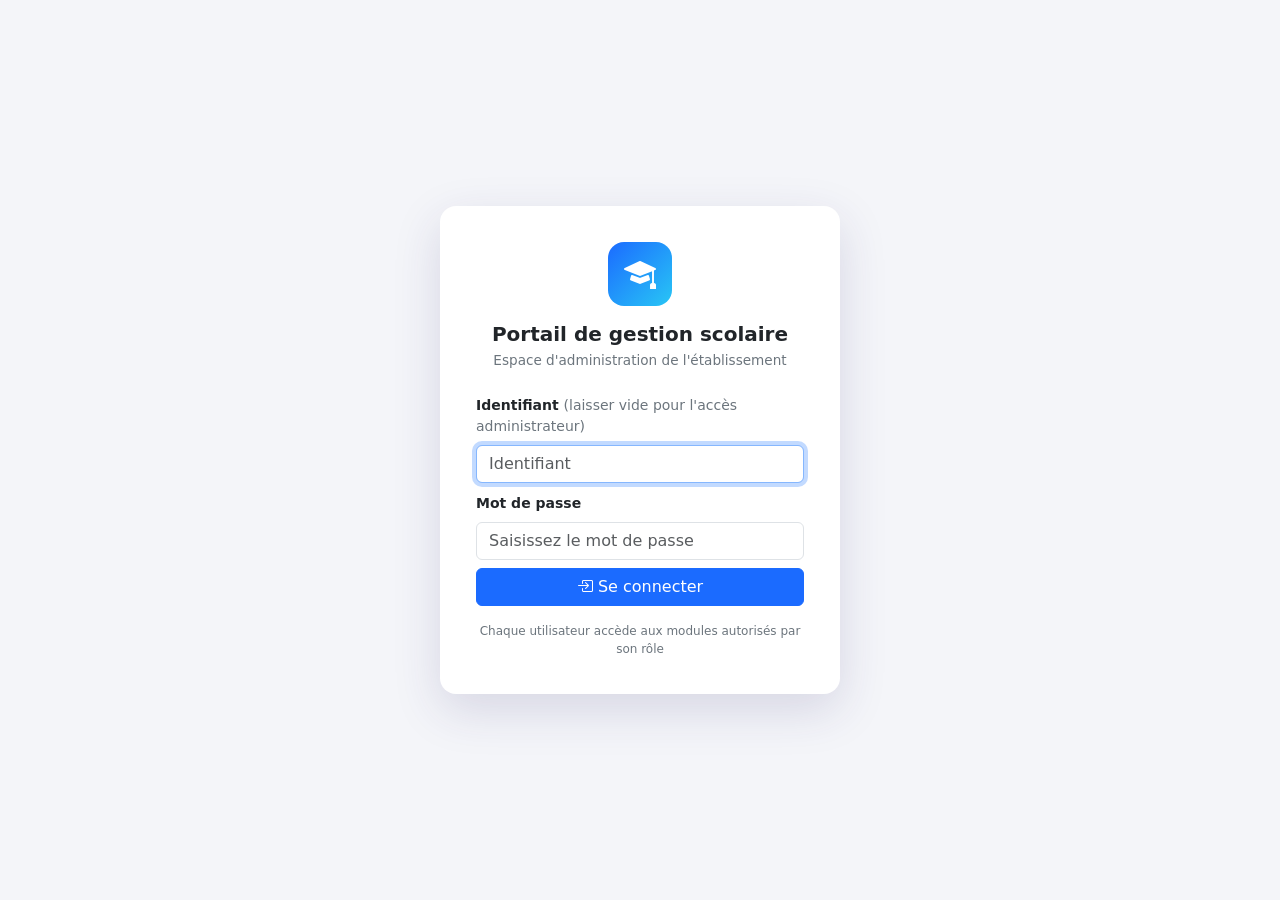
==== index.html @ 254127a8 "Mise à jour du projet" ====
<!DOCTYPE html>
<html lang="fr">
<head>
    <meta charset="UTF-8">
    <meta http-equiv="Cache-Control" content="no-cache, no-store, must-revalidate">
    <meta http-equiv="Pragma" content="no-cache">
    <meta http-equiv="Expires" content="0">
    <meta http-equiv="refresh" content="0; url=portail.html">
    <title>Portail de gestion scolaire</title>
    <script>location.replace('portail.html');</script>
    <style>
        body { font-family: Arial, Helvetica, sans-serif; background: #f1f5f9; color: #334155; display: flex; align-items: center; justify-content: center; height: 100vh; margin: 0; }
        a { color: #4338ca; }
    </style>
</head>
<body>
    <p>Ouverture du portail… Si rien ne se passe, <a href="portail.html">cliquez ici</a>.</p>
</body>
</html>
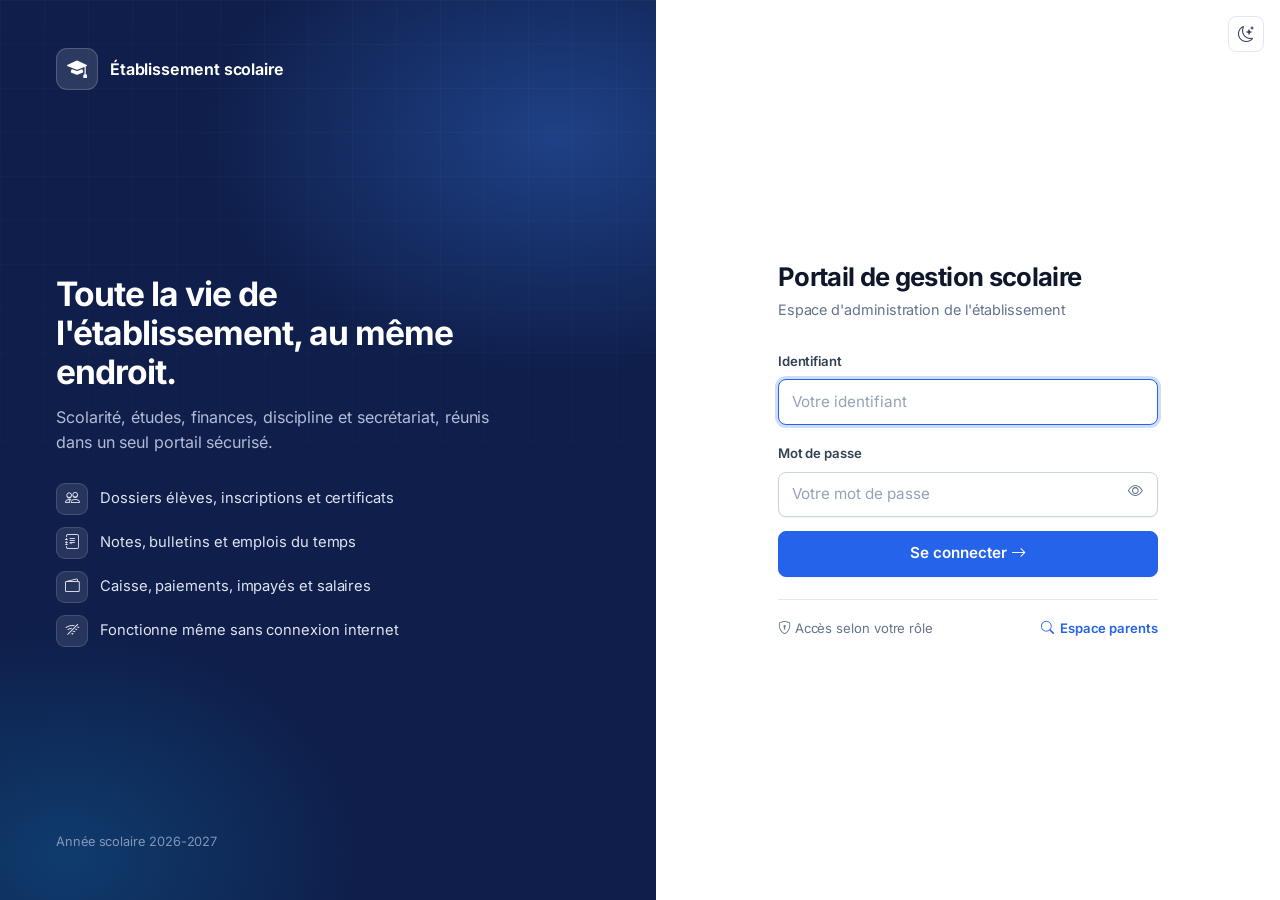
==== commit 9875515c: "Refonte du design : thème premium unifié, mode sombre, mobile et hors ligne - Nouveau design system " ====
--- a/index.html
+++ b/index.html
@@ -9,9 +9,11 @@
     <title>Portail de gestion scolaire</title>
     <script>location.replace('portail.html');</script>
     <style>
-        body { font-family: Arial, Helvetica, sans-serif; background: #f1f5f9; color: #334155; display: flex; align-items: center; justify-content: center; height: 100vh; margin: 0; }
-        a { color: #4338ca; }
+        body { font-family: Arial, Helvetica, sans-serif; background: var(--surface-2,#f1f5f9); color: var(--ink,#334155); display: flex; align-items: center; justify-content: center; height: 100vh; margin: 0; }
+        a { color: var(--brand-strong,#4338ca); }
     </style>
+    <link href="css/theme.css" rel="stylesheet">
+    <script src="js/theme.js"></script>
 </head>
 <body>
     <p>Ouverture du portail… Si rien ne se passe, <a href="portail.html">cliquez ici</a>.</p>
--- a/css/theme.css
+++ b/css/theme.css
@@ -0,0 +1,494 @@
+/* =====================================================================
+   GESTION SCOLAIRE — Design system « Institutionnel moderne »
+   Chargé en dernier sur toutes les pages : il définit les couleurs
+   (variables), la typographie et l'apparence de tous les composants.
+   Pour changer l'identité de l'école, modifier uniquement :root.
+   ===================================================================== */
+
+@font-face{
+    font-family:"Inter"; font-style:normal; font-display:swap; font-weight:100 900;
+    src:url("../vendor/inter/inter-latin-wght-normal.woff2") format("woff2");
+    unicode-range:U+0000-00FF,U+0131,U+0152-0153,U+02BB-02BC,U+02C6,U+02DA,U+02DC,U+0304,U+0308,U+0329,U+2000-206F,U+20AC,U+2122,U+2191,U+2193,U+2212,U+2215,U+FEFF,U+FFFD;
+}
+@font-face{
+    font-family:"Inter"; font-style:normal; font-display:swap; font-weight:100 900;
+    src:url("../vendor/inter/inter-latin-ext-wght-normal.woff2") format("woff2");
+    unicode-range:U+0100-02BA,U+02BD-02C5,U+02C7-02CC,U+02CE-02D7,U+02DD-02FF,U+0304,U+0308,U+0329,U+1D00-1DBF,U+1E00-1E9F,U+1EF2-1EFF,U+2020,U+20A0-20AB,U+20AD-20C0,U+2113,U+2C60-2C7F,U+A720-A7FF;
+}
+
+/* ---------- Jetons (thème clair) ---------- */
+:root{
+    --brand:#1E40AF;          --brand-strong:#1E3A8A;
+    --action:#2563EB;         --action-hover:#1D4ED8;
+    --brand-bg:#EFF4FF;       --brand-line:#C7D7FE;
+    --bg:#F6F8FB;             --surface:#FFFFFF;       --surface-2:#F8FAFC;   --surface-3:#F1F5F9;
+    --line:#E2E8F0;           --line-strong:#CBD5E1;
+    --ink:#0F172A;            --ink-2:#334155;         --muted:#64748B;       --muted-2:#94A3B8;
+    --ok:#047857;             --ok-strong:#065F46;     --ok-bg:#ECFDF5;
+    --warn:#B45309;           --warn-strong:#92400E;   --warn-bg:#FFFBEB;
+    --danger:#DC2626;         --danger-strong:#991B1B; --danger-bg:#FEF2F2;
+    --info:#0369A1;           --violet:#6D28D9;        --violet-bg:#F5F3FF;   --pink:#BE185D;
+
+    --radius-sm:8px; --radius:12px; --radius-lg:16px;
+    --shadow-sm:0 1px 2px rgba(15,23,42,.06);
+    --shadow:0 1px 3px rgba(15,23,42,.06),0 1px 2px rgba(15,23,42,.04);
+    --shadow-lg:0 12px 32px rgba(15,23,42,.12),0 2px 6px rgba(15,23,42,.06);
+    --ring:0 0 0 3px rgba(37,99,235,.22);
+    --font:"Inter","Segoe UI",system-ui,-apple-system,"Helvetica Neue",Arial,sans-serif;
+
+    /* compatibilité avec les anciennes variables */
+    --brand-2:var(--action); --brand-700:var(--brand); --brand-dark:var(--brand-strong);
+    --ok-legacy:var(--ok); --warn-legacy:var(--warn);
+
+    --bs-primary:#2563EB; --bs-primary-rgb:37,99,235;
+    --bs-link-color:var(--action); --bs-link-hover-color:var(--action-hover);
+    --bs-body-font-family:var(--font); --bs-body-color:var(--ink); --bs-body-bg:var(--bg);
+    --bs-border-color:var(--line); --bs-secondary-color:var(--muted);
+    color-scheme:light;
+}
+
+/* ---------- Jetons (thème sombre) ---------- */
+html[data-bs-theme="dark"]{
+    --brand:#93B4FF;          --brand-strong:#BFD0FF;
+    --action:#3B82F6;         --action-hover:#60A5FA;
+    --brand-bg:rgba(59,130,246,.14); --brand-line:rgba(96,165,250,.35);
+    --bg:#0B1220;             --surface:#111A2E;       --surface-2:#0F1729;   --surface-3:#16213A;
+    --line:#1F2A44;           --line-strong:#2C3A5A;
+    --ink:#E5EAF3;            --ink-2:#C3CCDB;         --muted:#94A3B8;       --muted-2:#64748B;
+    --ok:#34D399;             --ok-strong:#6EE7B7;     --ok-bg:rgba(16,185,129,.12);
+    --warn:#FBBF24;           --warn-strong:#FCD34D;   --warn-bg:rgba(245,158,11,.12);
+    --danger:#F87171;         --danger-strong:#FCA5A5; --danger-bg:rgba(239,68,68,.12);
+    --info:#38BDF8;           --violet:#A78BFA;        --violet-bg:rgba(139,92,246,.14); --pink:#F472B6;
+    --shadow-sm:0 1px 2px rgba(0,0,0,.3); --shadow:0 1px 3px rgba(0,0,0,.35);
+    --shadow-lg:0 16px 40px rgba(0,0,0,.5);
+    --ring:0 0 0 3px rgba(96,165,250,.35);
+    --bs-body-bg:var(--bg); --bs-body-color:var(--ink); --bs-border-color:var(--line);
+    --bs-secondary-bg:var(--surface-3); --bs-tertiary-bg:var(--surface-2);
+    color-scheme:dark;
+}
+
+/* ---------- Base ---------- */
+html{ -webkit-text-size-adjust:100%; }
+body{
+    font-family:var(--font) !important; color:var(--ink); background:var(--bg) !important;
+    font-size:.9375rem; line-height:1.55; -webkit-font-smoothing:antialiased;
+    font-feature-settings:"cv11","ss01"; letter-spacing:-.005em;
+}
+h1,h2,h3,h4,h5,h6{ color:var(--ink); letter-spacing:-.015em; }
+a{ color:var(--action); }
+::selection{ background:rgba(37,99,235,.18); }
+.container{ max-width:1320px !important; padding-top:16px; padding-bottom:40px; }
+:focus-visible{ outline:2px solid var(--action); outline-offset:2px; }
+td, .card h2, .card h3, .kpi-value{ font-variant-numeric:tabular-nums; }
+.text-secondary{ color:var(--muted) !important; }
+.text-muted{ color:var(--muted) !important; }
+.text-brand{ color:var(--brand) !important; }
+hr{ border-color:var(--line); opacity:1; }
+
+/* Icône qui remplace un emoji */
+.emo-i{ display:inline-block; font-size:.95em; line-height:1; margin-right:.3em; vertical-align:-.08em; opacity:.9; }
+.btn .emo-i{ margin-right:.35em; }
+
+/* ---------- En-tête d'application ---------- */
+.header, .portal-header{
+    display:flex !important; align-items:center; gap:12px; flex-wrap:wrap;
+    background:var(--surface) !important; border:1px solid var(--line);
+    border-radius:var(--radius) !important; padding:10px 14px !important;
+    box-shadow:var(--shadow-sm) !important; margin:0 0 20px !important; color:var(--ink) !important;
+    position:sticky; top:8px; z-index:1030;
+}
+.header h1, .portal-header h1{
+    color:var(--ink) !important; font-size:1.05rem !important; font-weight:650 !important;
+    margin:0 !important; letter-spacing:-.01em !important; line-height:1.3;
+}
+.header p, .portal-header p{ color:var(--muted) !important; font-size:.78rem !important; margin:0 !important; line-height:1.35; }
+.tb-logo, .portal-header .ph-logo{
+    width:38px; height:38px; flex-shrink:0; border-radius:10px !important;
+    background:var(--brand) !important; color:#fff !important;
+    display:flex; align-items:center; justify-content:center; font-size:1.1rem !important;
+}
+.header .btn-light, .portal-header .btn-light{
+    --bs-btn-bg:var(--surface); --bs-btn-color:var(--ink-2); --bs-btn-border-color:var(--line);
+    --bs-btn-hover-bg:var(--surface-3); --bs-btn-hover-color:var(--ink); --bs-btn-hover-border-color:var(--line-strong);
+    --bs-btn-active-bg:var(--surface-3); --bs-btn-active-color:var(--ink);
+    border:1px solid var(--line) !important; font-weight:600; font-size:.85rem; padding:.42rem .8rem;
+    box-shadow:none !important; display:inline-flex; align-items:center; gap:.4rem; text-decoration:none;
+}
+.date-selector{
+    display:flex; gap:8px; align-items:center;
+    background:var(--surface) !important; color:var(--muted) !important;
+    border:1px solid var(--line); border-radius:var(--radius-sm) !important; padding:0 4px 0 10px !important;
+    height:36px;
+}
+.date-selector input{
+    background:transparent !important; border:0 !important; padding:0 4px !important; margin:0 !important;
+    color:var(--ink) !important; font-size:.85rem; width:auto !important; height:34px; box-shadow:none !important;
+    font-variant-numeric:tabular-nums;
+}
+.tb-icon-btn{
+    width:36px; height:36px; border-radius:var(--radius-sm); border:1px solid var(--line);
+    background:var(--surface); color:var(--ink-2); display:inline-flex; align-items:center; justify-content:center;
+    font-size:1rem; cursor:pointer; flex-shrink:0; transition:background .15s,border-color .15s;
+}
+.tb-icon-btn:hover{ background:var(--surface-3); border-color:var(--line-strong); color:var(--ink); }
+.tb-menu{ display:none; }
+
+/* ---------- Disposition et barre latérale ---------- */
+.layout{ display:flex; gap:20px; align-items:flex-start; }
+.content-area{ flex:1; min-width:0; }
+.sidebar{
+    width:248px !important; flex-shrink:0;
+    background:var(--surface) !important; border:1px solid var(--line);
+    border-radius:var(--radius) !important; padding:8px !important; gap:2px !important;
+    box-shadow:var(--shadow-sm) !important; position:sticky; top:84px;
+    max-height:calc(100vh - 100px); overflow-y:auto; scrollbar-width:thin;
+}
+.sidebar.collapsed{ width:60px !important; }
+.sidebar-toggle{
+    background:transparent !important; color:var(--muted) !important; border:0;
+    border-radius:var(--radius-sm) !important; padding:.5rem .7rem !important; margin-bottom:4px !important;
+    font-size:.8rem !important; font-weight:600 !important; text-transform:uppercase; letter-spacing:.04em;
+}
+.sidebar-toggle:hover{ background:var(--surface-3) !important; color:var(--ink) !important; }
+.sidebar .tab{
+    color:var(--ink-2) !important; background:transparent !important; box-shadow:none !important;
+    font-weight:500 !important; font-size:.875rem; padding:.55rem .7rem !important;
+    border-radius:var(--radius-sm) !important; gap:10px !important; position:relative;
+    white-space:normal !important; line-height:1.3; text-align:left;
+}
+.sidebar .tab i{ font-size:1.05rem !important; width:20px !important; color:var(--muted); }
+.sidebar .tab:hover{ background:var(--surface-3) !important; color:var(--ink) !important; }
+.sidebar .tab:hover i{ color:var(--ink-2); }
+.sidebar .tab.active{ background:var(--brand-bg) !important; color:var(--brand) !important; font-weight:600 !important; }
+.sidebar .tab.active i{ color:var(--brand); }
+.sidebar.collapsed .tab{ white-space:nowrap !important; }
+.nav-badge{
+    background:var(--danger-bg) !important; color:var(--danger) !important; font-weight:600;
+    font-size:.72rem !important; padding:1px 7px !important; border-radius:999px !important;
+}
+.sb-overlay{ display:none; }
+
+/* Titre de section affichée */
+.module-header{ display:flex; align-items:center; gap:10px; margin:2px 0 18px !important; }
+.module-header i{
+    font-size:1.05rem !important; color:var(--brand) !important; width:34px; height:34px; border-radius:var(--radius-sm);
+    background:var(--brand-bg); display:inline-flex; align-items:center; justify-content:center;
+}
+.module-header h2{ font-size:1.35rem !important; font-weight:650 !important; color:var(--ink) !important; letter-spacing:-.02em !important; }
+
+/* ---------- Cartes ---------- */
+.card, .card-soft{
+    background:var(--surface) !important; color:var(--ink);
+    border:1px solid var(--line) !important; border-radius:var(--radius) !important;
+    box-shadow:var(--shadow-sm) !important; padding:20px; margin-bottom:20px;
+}
+.card h3, .card h4, .card-soft h3{ font-size:1rem !important; font-weight:650 !important; letter-spacing:-.01em; }
+.card > h2:first-child, .card > h3:first-child, .card > h4:first-child{ margin-bottom:14px; }
+.grid-2{ gap:16px !important; }
+.grid-2 > .card{ margin-bottom:0; }
+/* Cartes indicateurs (libellé + valeur) */
+.grid-2 > .card > p:first-child{
+    color:var(--muted) !important; font-size:.8rem !important; font-weight:500; margin-bottom:6px !important;
+    display:flex; align-items:center; gap:6px;
+}
+.grid-2 > .card > p:first-child .emo-i{
+    width:26px; height:26px; border-radius:7px; background:var(--surface-3); color:var(--ink-2);
+    display:inline-flex; align-items:center; justify-content:center; font-size:.85rem; margin:0 4px 0 0; opacity:1;
+}
+.grid-2 > .card > h2{ font-size:1.6rem !important; font-weight:650 !important; letter-spacing:-.02em; line-height:1.2; }
+.grid-2 > .card > h2 span:not([id]){ font-size:.8rem !important; font-weight:600; color:var(--muted); letter-spacing:0; }
+.grid-2[style*="margin-bottom"]{ margin-bottom:20px !important; }
+
+/* ---------- Onglets horizontaux (hors barre latérale) ---------- */
+.tabs{ gap:4px !important; background:var(--surface-3); padding:4px; border-radius:10px; display:inline-flex !important; flex-wrap:wrap; margin-bottom:20px; }
+.tabs .tab, .tab:not(.sidebar .tab){
+    background:transparent; color:var(--muted); box-shadow:none; border-radius:7px;
+    font-weight:600; font-size:.85rem; padding:.42rem .9rem;
+}
+.tabs .tab:hover{ background:var(--surface); color:var(--ink); }
+.tabs .tab.active{ background:var(--surface) !important; color:var(--ink) !important; box-shadow:var(--shadow) !important; }
+
+/* ---------- Boutons ---------- */
+.btn{ font-weight:600; border-radius:var(--radius-sm); font-size:.875rem; transition:background .15s,border-color .15s,box-shadow .15s,color .15s; }
+.btn:hover{ transform:none !important; }
+.btn-primary{
+    --bs-btn-bg:var(--action); --bs-btn-border-color:var(--action); --bs-btn-color:#fff;
+    --bs-btn-hover-bg:var(--action-hover); --bs-btn-hover-border-color:var(--action-hover); --bs-btn-hover-color:#fff;
+    --bs-btn-active-bg:var(--action-hover); --bs-btn-active-border-color:var(--action-hover);
+    --bs-btn-disabled-bg:var(--action); --bs-btn-disabled-border-color:var(--action);
+    background-image:none !important; box-shadow:var(--shadow-sm) !important; border:1px solid var(--action);
+}
+.btn-secondary, .btn-outline-secondary, .btn-light{
+    --bs-btn-bg:var(--surface); --bs-btn-color:var(--ink-2); --bs-btn-border-color:var(--line-strong);
+    --bs-btn-hover-bg:var(--surface-3); --bs-btn-hover-color:var(--ink); --bs-btn-hover-border-color:var(--line-strong);
+    --bs-btn-active-bg:var(--surface-3); --bs-btn-active-color:var(--ink); --bs-btn-active-border-color:var(--line-strong);
+    box-shadow:var(--shadow-sm) !important;
+}
+.btn-success{ --bs-btn-bg:#047857; --bs-btn-border-color:#047857; --bs-btn-hover-bg:#065F46; --bs-btn-hover-border-color:#065F46; box-shadow:none !important; }
+.btn-danger{
+    --bs-btn-bg:var(--surface); --bs-btn-color:var(--danger); --bs-btn-border-color:var(--line-strong);
+    --bs-btn-hover-bg:#DC2626; --bs-btn-hover-color:#fff; --bs-btn-hover-border-color:#DC2626;
+    --bs-btn-active-bg:#B91C1C; --bs-btn-active-color:#fff;
+    box-shadow:var(--shadow-sm) !important;
+}
+.btn-warning{ --bs-btn-bg:#F59E0B; --bs-btn-border-color:#F59E0B; --bs-btn-color:#1F1300; box-shadow:none !important; }
+.btn-link{ --bs-btn-color:var(--action); --bs-btn-hover-color:var(--action-hover); }
+.btn-sm{ font-size:.8rem; padding:.32rem .65rem; }
+.btn i{ font-size:1em; }
+
+/* ---------- Champs ---------- */
+input, select, textarea, .form-control, .form-select{
+    background-color:var(--surface) !important; color:var(--ink) !important;
+    border:1px solid var(--line-strong) !important; border-radius:var(--radius-sm) !important;
+    font-size:.9rem; padding:.5rem .75rem; box-shadow:var(--shadow-sm);
+}
+input[type="checkbox"], input[type="radio"]{ box-shadow:none; padding:0; width:auto; accent-color:var(--action); }
+input::placeholder, textarea::placeholder{ color:var(--muted-2) !important; }
+input:focus, select:focus, textarea:focus, .form-control:focus, .form-select:focus{
+    border-color:var(--action) !important; box-shadow:var(--ring) !important; outline:0;
+}
+input[type="file"]{ padding:.4rem .6rem; }
+label, .form-label{ color:var(--ink-2); font-weight:600; font-size:.825rem; }
+html[data-bs-theme="dark"] input[type="date"]::-webkit-calendar-picker-indicator{ filter:invert(.8); }
+
+/* ---------- Tableaux ---------- */
+table{ color:var(--ink); }
+th, td{ border-bottom:1px solid var(--line) !important; padding:.65rem .8rem; }
+th, table.tbl th{
+    background:var(--surface-2) !important; color:var(--muted) !important; font-weight:600 !important;
+    font-size:.72rem !important; text-transform:uppercase; letter-spacing:.05em;
+    border-bottom:1px solid var(--line) !important; white-space:nowrap;
+}
+thead th:first-child{ border-top-left-radius:var(--radius-sm); }
+thead th:last-child{ border-top-right-radius:var(--radius-sm); }
+tbody tr{ transition:background .1s; }
+tbody tr:hover{ background:var(--surface-2) !important; }
+tfoot td, tr.total td, tbody tr:last-child[style*="font-weight"] td{ font-weight:650; }
+.table{ --bs-table-bg:transparent; --bs-table-color:var(--ink); --bs-table-border-color:var(--line); --bs-table-hover-bg:var(--surface-2); --bs-table-striped-bg:var(--surface-2); }
+
+/* ---------- Badges ---------- */
+.badge{ font-weight:600; border-radius:999px; padding:.3em .65em; letter-spacing:.01em; }
+
+/* ---------- Fenêtres ---------- */
+.app-modal-overlay{ background:rgba(15,23,42,.5) !important; backdrop-filter:blur(3px); }
+.app-modal, .modal-content{
+    background:var(--surface) !important; color:var(--ink); border:1px solid var(--line) !important;
+    border-radius:var(--radius-lg) !important; box-shadow:var(--shadow-lg) !important;
+}
+.modal-header, .modal-footer{ border-color:var(--line); }
+
+/* ---------- Paiement : mois et types ---------- */
+.month-btn{ background:var(--surface) !important; border:1px solid var(--line-strong) !important; color:var(--ink) !important; border-radius:var(--radius-sm) !important; box-shadow:var(--shadow-sm); }
+.month-btn:hover{ border-color:var(--action) !important; transform:none !important; box-shadow:var(--ring) !important; }
+.month-btn.selected{ background:var(--action) !important; color:#fff !important; border-color:var(--action) !important; box-shadow:none !important; }
+.month-btn.partial{ background:var(--warn-bg) !important; border-color:#F59E0B !important; color:var(--warn) !important; }
+.month-btn.paid{ background:var(--ok-bg) !important; border-color:#10B981 !important; color:var(--ok) !important; }
+.payment-type-card{ background:var(--surface) !important; border:1px solid var(--line-strong) !important; border-radius:var(--radius) !important; }
+.payment-type-card:hover{ border-color:var(--action) !important; transform:none !important; box-shadow:var(--ring) !important; }
+.payment-type-card.selected{ background:var(--brand-bg) !important; border-color:var(--action) !important; box-shadow:var(--ring) !important; }
+
+/* ---------- Alertes Bootstrap ---------- */
+.alert{ border-radius:var(--radius); border:1px solid var(--line); font-size:.875rem; }
+.alert-info{ background:var(--brand-bg); color:var(--brand); border-color:var(--brand-line); }
+.alert-success{ background:var(--ok-bg); color:var(--ok); border-color:transparent; }
+.alert-warning{ background:var(--warn-bg); color:var(--warn); border-color:transparent; }
+.alert-danger{ background:var(--danger-bg); color:var(--danger); border-color:transparent; }
+
+/* ---------- Graphiques ---------- */
+canvas{ max-width:100%; }
+
+/* ---------- Notifications (remplacent les fenêtres « alert ») ---------- */
+.toast-stack{ position:fixed; right:16px; bottom:16px; z-index:2000; display:flex; flex-direction:column; gap:8px; max-width:min(420px,calc(100vw - 32px)); }
+.app-toast{
+    display:flex; gap:10px; align-items:flex-start; background:var(--surface); color:var(--ink);
+    border:1px solid var(--line); border-left:4px solid var(--action); border-radius:var(--radius);
+    box-shadow:var(--shadow-lg); padding:12px 14px; font-size:.875rem; line-height:1.45;
+    animation:toast-in .18s ease-out; white-space:pre-line;
+}
+.app-toast.ok{ border-left-color:#10B981; } .app-toast.err{ border-left-color:#EF4444; } .app-toast.warn{ border-left-color:#F59E0B; }
+.app-toast i{ font-size:1.05rem; margin-top:1px; }
+.app-toast.ok i{ color:var(--ok); } .app-toast.err i{ color:var(--danger); } .app-toast.warn i{ color:var(--warn); } .app-toast.info i{ color:var(--action); }
+.app-toast .t-close{ margin-left:auto; background:none; border:0; color:var(--muted); cursor:pointer; padding:0 0 0 8px; font-size:1rem; line-height:1; }
+@keyframes toast-in{ from{ opacity:0; transform:translateY(6px); } to{ opacity:1; transform:none; } }
+
+/* =====================================================================
+   PORTAIL (connexion + accueil + espace admin)
+   ===================================================================== */
+body.portal-page{ background:var(--bg) !important; }
+#loginScreen{ min-height:100vh; display:flex; align-items:stretch; justify-content:center; padding:0 !important; }
+.login-split{ display:grid; grid-template-columns:minmax(0,1.05fr) minmax(0,1fr); width:100%; min-height:100vh; }
+.login-visual{
+    position:relative; overflow:hidden; color:#fff; padding:48px 56px;
+    display:flex; flex-direction:column; justify-content:space-between;
+    background:#0F1E4A;
+    background-image:
+        radial-gradient(600px 400px at 85% 15%, rgba(59,130,246,.35), transparent 60%),
+        radial-gradient(500px 380px at 10% 95%, rgba(14,165,233,.22), transparent 60%);
+}
+.login-visual::after{
+    content:""; position:absolute; inset:0; pointer-events:none; opacity:.5;
+    background-image:linear-gradient(rgba(255,255,255,.05) 1px,transparent 1px),linear-gradient(90deg,rgba(255,255,255,.05) 1px,transparent 1px);
+    background-size:44px 44px; mask-image:linear-gradient(180deg,#000,transparent 85%);
+}
+.lv-brand{ display:flex; align-items:center; gap:12px; position:relative; z-index:1; }
+.lv-brand .lv-logo{ width:42px; height:42px; border-radius:11px; background:rgba(255,255,255,.12); border:1px solid rgba(255,255,255,.18); display:flex; align-items:center; justify-content:center; font-size:1.25rem; overflow:hidden; }
+.lv-brand .lv-logo img{ width:100%; height:100%; object-fit:contain; background:#fff; }
+.lv-brand strong{ font-size:1rem; font-weight:650; letter-spacing:-.01em; }
+.lv-main{ position:relative; z-index:1; max-width:460px; }
+.lv-main h2{ color:#fff; font-size:2.1rem; font-weight:700; line-height:1.15; letter-spacing:-.03em; margin:0 0 14px; }
+.lv-main p{ color:rgba(226,232,255,.78); font-size:1rem; margin:0 0 28px; }
+.lv-features{ list-style:none; padding:0; margin:0; display:grid; gap:12px; }
+.lv-features li{ display:flex; gap:12px; align-items:center; color:rgba(240,244,255,.92); font-size:.92rem; }
+.lv-features i{ width:32px; height:32px; border-radius:9px; background:rgba(255,255,255,.1); border:1px solid rgba(255,255,255,.14); display:inline-flex; align-items:center; justify-content:center; flex-shrink:0; }
+.lv-foot{ position:relative; z-index:1; color:rgba(226,232,255,.55); font-size:.8rem; }
+.login-panel{ display:flex; align-items:center; justify-content:center; padding:40px 24px; background:var(--surface); }
+.login-card{ width:100%; max-width:380px !important; background:transparent !important; box-shadow:none !important; padding:0 !important; border-radius:0 !important; }
+.login-card .login-logo{ display:none; }
+.login-card h1{ font-size:1.6rem !important; font-weight:700 !important; letter-spacing:-.025em; text-align:left !important; margin-bottom:6px !important; }
+.login-card #loginSubtitle{ text-align:left !important; margin-bottom:28px !important; font-size:.9rem !important; }
+.login-card .form-control{ padding:.65rem .85rem; font-size:.95rem; }
+.login-card .btn-primary{ padding:.65rem 1rem; font-size:.95rem; margin-top:6px; }
+.login-help{ display:flex; justify-content:space-between; gap:12px; flex-wrap:wrap; margin-top:22px; padding-top:18px; border-top:1px solid var(--line); font-size:.82rem; }
+.login-help a{ text-decoration:none; font-weight:600; display:inline-flex; align-items:center; gap:6px; }
+.login-theme{ position:absolute; top:16px; right:16px; }
+.pw-wrap{ position:relative; }
+.pw-wrap .form-control{ padding-right:2.6rem; }
+.pw-toggle{ position:absolute; right:6px; top:50%; transform:translateY(-50%); border:0; background:none; color:var(--muted); width:32px; height:32px; border-radius:6px; cursor:pointer; margin-top:-4px; }
+.pw-toggle:hover{ color:var(--ink); background:var(--surface-3); }
+
+/* Accueil du portail */
+.portal-hero{ display:flex; justify-content:space-between; align-items:flex-end; gap:16px; flex-wrap:wrap; margin:8px 0 20px; }
+.portal-hero h2{ font-size:1.5rem; font-weight:700; letter-spacing:-.025em; margin:0 0 4px; }
+.portal-hero p{ color:var(--muted); margin:0; font-size:.9rem; }
+.portal-hero .ph-chip{ display:inline-flex; align-items:center; gap:6px; font-size:.8rem; font-weight:600; color:var(--ink-2); background:var(--surface); border:1px solid var(--line); border-radius:999px; padding:.35rem .8rem; }
+.section-label{ font-size:.72rem; font-weight:600; text-transform:uppercase; letter-spacing:.06em; color:var(--muted); margin:0 0 10px; }
+.dir-grid{ grid-template-columns:repeat(auto-fill,minmax(240px,1fr)) !important; gap:14px !important; }
+.dir-card{
+    background:var(--surface) !important; border:1px solid var(--line) !important; border-radius:var(--radius) !important;
+    box-shadow:var(--shadow-sm); padding:18px !important; gap:10px !important; color:var(--ink); font:inherit;
+}
+.dir-card:hover{ transform:none !important; border-color:var(--brand-line) !important; box-shadow:0 0 0 3px rgba(37,99,235,.08), var(--shadow) !important; }
+.dir-card:hover .dir-go{ opacity:1; transform:none; }
+.dir-card.available{ border:1px solid var(--line) !important; }
+.dir-card.admin{ border:1px dashed var(--line-strong) !important; background:var(--surface-2) !important; }
+.dir-ico{ width:40px !important; height:40px !important; border-radius:10px !important; background:var(--brand-bg) !important; color:var(--brand) !important; font-size:1.15rem !important; }
+.dir-ico.dark{ background:var(--ink) !important; color:var(--surface) !important; }
+.dir-card h3{ font-size:.975rem !important; font-weight:650 !important; color:var(--ink) !important; }
+.dir-card .dir-desc{ font-size:.83rem !important; color:var(--muted) !important; line-height:1.45; }
+.dir-badge.badge-ok{ display:none; }
+.dir-badge{ border-radius:999px !important; font-size:.7rem !important; }
+.badge-soon{ background:var(--surface-3) !important; color:var(--muted) !important; }
+.badge-adm{ background:var(--ink) !important; color:var(--surface) !important; }
+.dir-go{ position:absolute; top:18px; right:18px; color:var(--muted-2); opacity:0; transform:translateX(-4px); transition:all .15s; }
+.dir-card:has(.dir-badge:not(.badge-ok)) .dir-go{ display:none; }
+.admin-banner{ background:var(--surface) !important; color:var(--ink) !important; border:1px solid var(--line); box-shadow:var(--shadow-sm); border-radius:var(--radius) !important; }
+.admin-banner .dir-ico{ background:var(--ink) !important; color:var(--surface) !important; }
+.admin-banner h2{ color:var(--ink); font-size:1.1rem !important; }
+.admin-banner p{ color:var(--muted) !important; }
+.admin-nav{ background:var(--surface-3); padding:4px; border-radius:10px; display:inline-flex !important; gap:4px !important; }
+.admin-nav button{ background:transparent !important; color:var(--muted) !important; box-shadow:none !important; font-size:.85rem !important; border-radius:7px !important; }
+.admin-nav button:hover{ color:var(--ink) !important; }
+.admin-nav button.active{ background:var(--surface) !important; color:var(--ink) !important; box-shadow:var(--shadow) !important; }
+.dir-row{ border:1px solid var(--line) !important; background:var(--surface-2); border-radius:var(--radius) !important; }
+
+/* =====================================================================
+   Responsive
+   ===================================================================== */
+@media (max-width:991.98px){
+    .login-split{ grid-template-columns:1fr; }
+    .login-visual{ display:none; }
+}
+@media (max-width:768px){
+    .container{ padding-left:12px !important; padding-right:12px !important; padding-top:8px; }
+    .header, .portal-header{ flex-wrap:nowrap; padding:8px 10px !important; gap:8px; top:4px; margin-bottom:14px !important; }
+    .header > div:first-of-type, .portal-header > div:nth-of-type(2){ min-width:0; flex:1; }
+    .header h1, .portal-header h1{ font-size:.95rem !important; white-space:nowrap; overflow:hidden; text-overflow:ellipsis; }
+    .header p, .portal-header p{ display:none; }
+    .tb-logo, .portal-header .ph-logo{ width:32px; height:32px; font-size:.95rem !important; }
+    .header .ms-auto, .header > div:last-child{ gap:6px !important; flex-shrink:0; }
+    .date-selector{ padding:0 2px 0 8px !important; height:34px; }
+    .date-selector i{ display:none; }
+    .date-selector input{ font-size:.78rem; max-width:118px; }
+    .header .btn-light{ padding:.38rem .55rem; font-size:0; gap:0; }
+    .header .btn-light i{ font-size:.95rem; }
+    .tb-menu{ display:inline-flex; }
+
+    .layout{ display:block; }
+    .sidebar, .sidebar.collapsed{
+        position:fixed !important; top:0 !important; left:0; bottom:0; z-index:1050;
+        width:280px !important; max-width:86vw; max-height:none; border-radius:0 var(--radius-lg) var(--radius-lg) 0 !important;
+        transform:translateX(-105%); transition:transform .22s ease; padding:14px 10px !important;
+        box-shadow:var(--shadow-lg) !important;
+    }
+    .sidebar.open{ transform:none; }
+    .sidebar .nav-label, .sidebar .nav-badge{ display:inline !important; }
+    .sidebar .nav-badge{ display:inline-block !important; }
+    .sidebar .tab, .sidebar.collapsed .tab{ justify-content:flex-start !important; gap:10px !important; padding:.65rem .75rem !important; white-space:normal !important; font-size:.92rem; }
+    .sidebar-toggle{ display:none !important; }
+    .sb-overlay.show{ display:block; position:fixed; inset:0; background:rgba(15,23,42,.45); z-index:1045; backdrop-filter:blur(2px); }
+    .sb-title{ display:flex !important; }
+
+    .card, .card-soft{ padding:16px; margin-bottom:14px; }
+    .grid-2{ gap:10px !important; }
+    .grid-2[style*="minmax(185px"], .grid-2[style*="minmax(160px"], .grid-2[style*="minmax(170px"], .grid-2[style*="minmax(180px"], .grid-2[style*="minmax(200px"]{ grid-template-columns:repeat(2,minmax(0,1fr)) !important; }
+    .grid-2 > .card{ padding:14px; }
+    .grid-2 > .card > h2{ font-size:1.3rem !important; }
+    .module-header h2{ font-size:1.15rem !important; }
+    th, td{ padding:.55rem .6rem; font-size:.85rem; }
+    .portal-hero h2{ font-size:1.25rem; }
+    .dir-grid{ grid-template-columns:1fr 1fr !important; gap:10px !important; }
+    .dir-card{ padding:14px !important; }
+    .dir-card .dir-desc{ font-size:.78rem !important; }
+    .admin-nav{ display:flex !important; overflow-x:auto; flex-wrap:nowrap !important; }
+    .admin-nav button{ white-space:nowrap; }
+    .toast-stack{ left:12px; right:12px; bottom:12px; max-width:none; }
+}
+@media (max-width:340px){ .dir-grid{ grid-template-columns:1fr !important; } }
+@media (max-width:768px){ .portal-header .btn-light{ padding:.38rem .55rem; font-size:0; gap:0; } .portal-header .btn-light i{ font-size:.95rem; } .dir-card h3{ font-size:.9rem !important; } }
+.sb-title{ display:none; align-items:center; gap:10px; padding:4px 6px 12px; margin-bottom:6px; border-bottom:1px solid var(--line); }
+.sb-title strong{ font-size:.95rem; }
+.sb-title .tb-icon-btn{ margin-left:auto; width:32px; height:32px; }
+
+/* Impression : toujours en clair */
+@media print{
+    :root, html[data-bs-theme="dark"]{
+        --bg:#fff; --surface:#fff; --surface-2:#F8FAFC; --surface-3:#F1F5F9; --line:#E2E8F0;
+        --ink:#0F172A; --ink-2:#334155; --muted:#64748B; color-scheme:light;
+    }
+    body{ background:#fff !important; }
+    .header, .sidebar, .toast-stack, .tb-menu, .sb-overlay{ display:none !important; }
+}
+@media (prefers-reduced-motion:reduce){ *{ transition:none !important; animation:none !important; } }
+
+/* Titres de groupe dans les tableaux de bord (Direction générale…) */
+.section > h4[style*="margin:0 0 0.75rem"], .section > div > h4[style*="margin:0 0 0.75rem"]{
+    font-size:.75rem !important; font-weight:600 !important; text-transform:uppercase; letter-spacing:.06em;
+    color:var(--muted) !important; display:flex; align-items:center; gap:6px; margin:6px 0 10px !important;
+}
+.section > h4[style*="margin:0 0 0.75rem"] i{ font-size:.95rem; }
+
+/* Espace enseignant : accueil */
+.ens-welcome{ padding:24px !important; }
+.ens-intro{ display:flex; gap:14px; align-items:flex-start; margin-bottom:20px; }
+.ens-intro h3{ font-size:1.1rem !important; margin:2px 0 4px !important; }
+.ens-intro p{ color:var(--muted); font-size:.875rem; margin:0; max-width:620px; }
+.section h4[style*="color:var(--muted"]{
+    font-size:.75rem !important; font-weight:600 !important; text-transform:uppercase; letter-spacing:.06em;
+    color:var(--muted) !important; display:flex; align-items:center; gap:6px;
+}
+.section h4[style*="color:var(--muted"] i{ font-size:.95rem; }
+
+@media (max-width:991.98px){
+    .login-card .login-logo{
+        display:flex !important; width:44px; height:44px; border-radius:12px; margin:0 0 20px !important;
+        background:var(--brand); color:#fff; align-items:center; justify-content:center; font-size:1.3rem;
+    }
+}
+@media (max-width:768px){
+    .header{ flex-wrap:wrap !important; position:relative; top:0; }
+    .header > div:first-of-type{ flex:1 1 0; }
+    .header .ms-auto, .header > div:last-child{ display:contents !important; }
+    .header .date-selector{ order:10; flex:1 1 100%; height:36px; }
+    .header .date-selector i{ display:inline-block; }
+    .header .date-selector input{ max-width:none; flex:1; font-size:.85rem; }
+}
